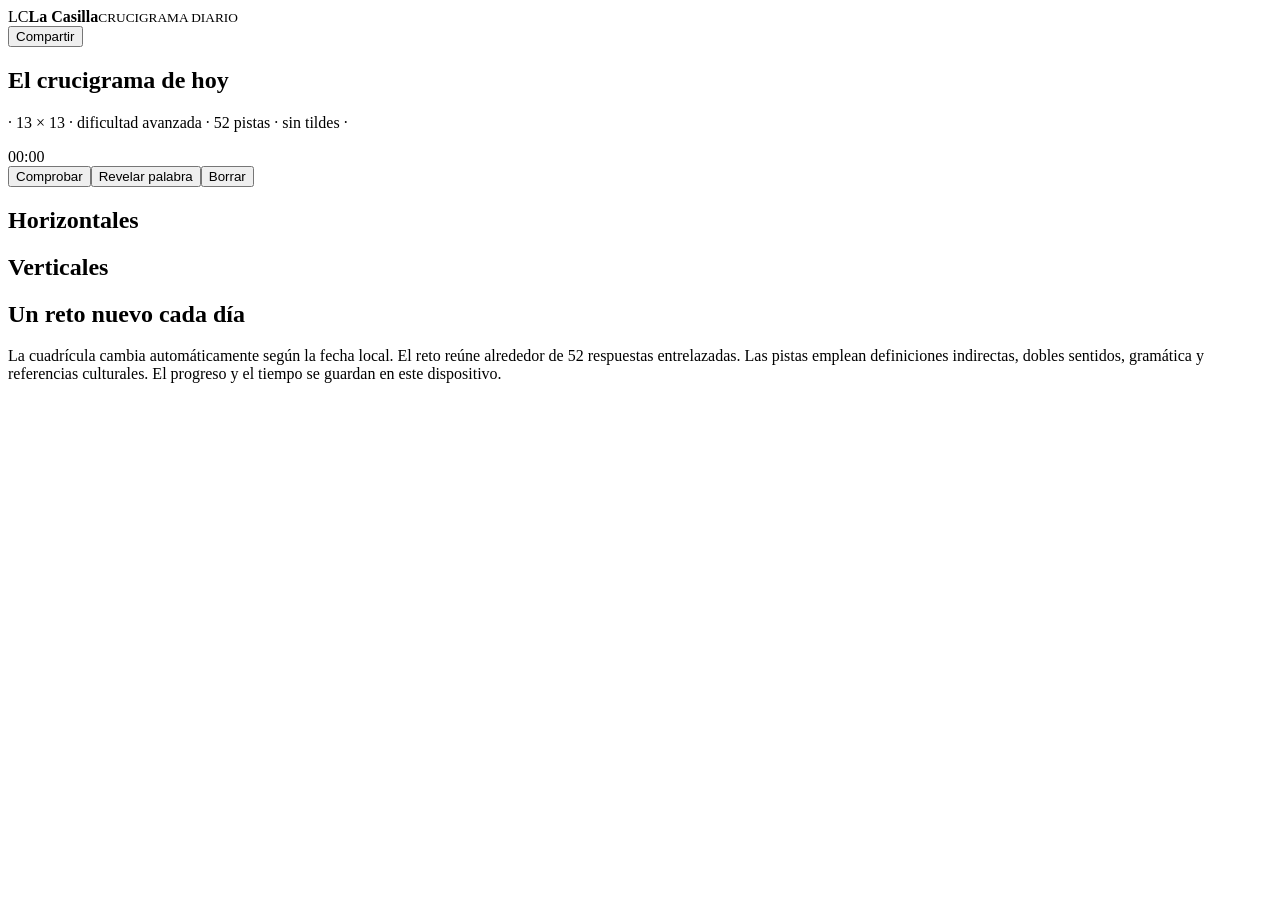
==== la-casilla-52/index.html @ 820e1fd8 "Add 52-clue crossword page" ====
<!doctype html>
<html lang="es">
<head>
<meta charset="utf-8">
<meta name="viewport" content="width=device-width,initial-scale=1,viewport-fit=cover">
<meta name="theme-color" content="#f5f0e7">
<title>La Casilla · Crucigrama diario 13×13</title>
<meta name="description" content="Crucigrama diario 13 por 13 en español, con pistas de dificultad avanzada.">
<link rel="stylesheet" href="styles.css">
</head>
<body>
<header class="top"><div class="brand"><span class="logo">LC</span><span><b>La Casilla</b><small>CRUCIGRAMA DIARIO</small></span></div><button id="shareTop">Compartir</button></header>
<main>
<section class="hero"><div><p class="eyebrow" id="date"></p><h1>El crucigrama de hoy</h1><p class="meta"><span id="theme"></span> · 13 × 13 · dificultad avanzada · 52 pistas · sin tildes · <span id="count"></span></p></div><div class="clock" id="clock">00:00</div></section>
<section class="game"><div><div class="active" id="active"></div><div class="board" id="board" role="grid" aria-label="Crucigrama de 13 por 13"></div><div class="kbd" id="kbd"></div><div class="tools"><button id="check">Comprobar</button><button id="reveal">Revelar palabra</button><button id="reset">Borrar</button></div><p class="msg" id="msg"></p></div><aside class="clues"><section><h2>Horizontales</h2><ol id="across"></ol></section><section><h2>Verticales</h2><ol id="down"></ol></section></aside></section>
<section class="foot"><h2>Un reto nuevo cada día</h2><p>La cuadrícula cambia automáticamente según la fecha local. El reto reúne alrededor de 52 respuestas entrelazadas. Las pistas emplean definiciones indirectas, dobles sentidos, gramática y referencias culturales. El progreso y el tiempo se guardan en este dispositivo.</p></section>
</main>
<dialog id="win"><p class="eyebrow">COMPLETADO</p><h2>¡Bien resuelto!</h2><p id="winText"></p><div class="share" id="result"></div><button class="primary" id="shareWin">Compartir resultado</button></dialog>
<script src="words-a.js"></script>
<script src="words-b.js"></script>
<script src="words-c.js"></script>
<script src="app.js"></script>
</body></html>
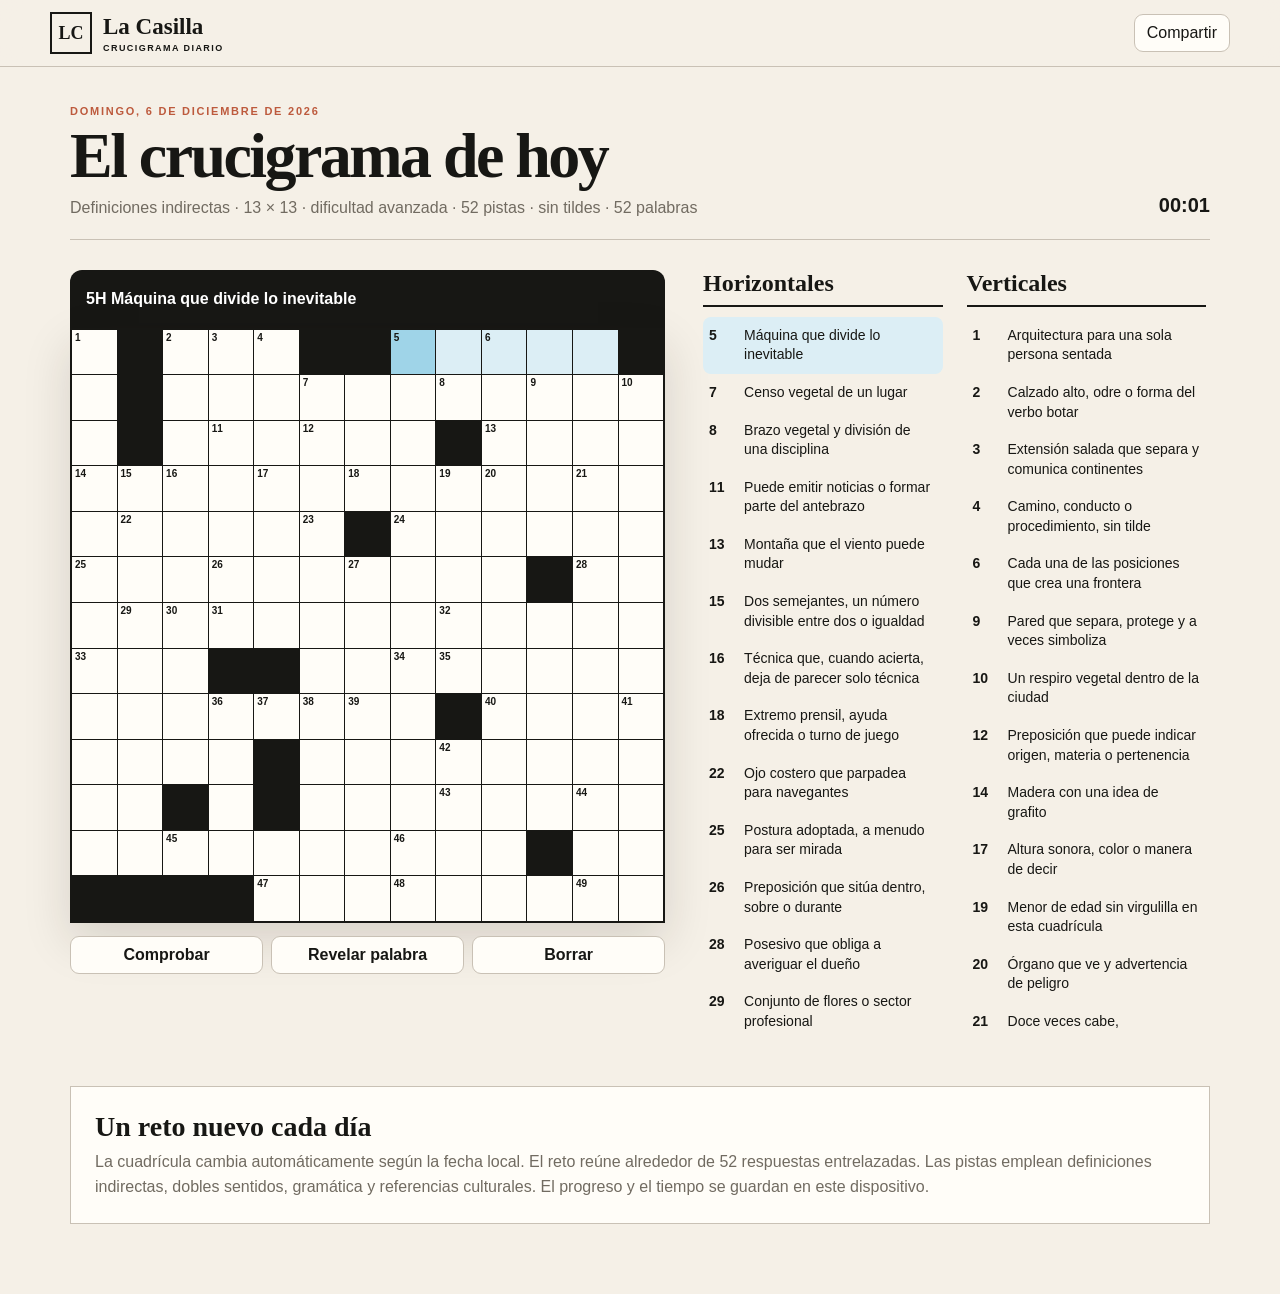
==== commit 99ba91fe: "Corrige carga de recursos del crucigrama" ====
--- a/la-casilla-52/index.html
+++ b/la-casilla-52/index.html
@@ -16,8 +16,7 @@
 <section class="foot"><h2>Un reto nuevo cada día</h2><p>La cuadrícula cambia automáticamente según la fecha local. El reto reúne alrededor de 52 respuestas entrelazadas. Las pistas emplean definiciones indirectas, dobles sentidos, gramática y referencias culturales. El progreso y el tiempo se guardan en este dispositivo.</p></section>
 </main>
 <dialog id="win"><p class="eyebrow">COMPLETADO</p><h2>¡Bien resuelto!</h2><p id="winText"></p><div class="share" id="result"></div><button class="primary" id="shareWin">Compartir resultado</button></dialog>
-<script src="words-a.js"></script>
 <script src="words-b.js"></script>
 <script src="words-c.js"></script>
 <script src="app.js"></script>
-</body></html>
+</body></html>
--- a/la-casilla-52/styles.css
+++ b/la-casilla-52/styles.css
@@ -0,0 +1 @@
+:root{--bg:#f5f0e7;--paper:#fffdf8;--ink:#171714;--muted:#716b61;--line:#c9c1b5;--accent:#bd5a3d;--sel:#9fd4e8;--word:#dceef5;--bad:#d33f35}*{box-sizing:border-box}body{margin:0;background:var(--bg);color:var(--ink);font-family:Inter,-apple-system,BlinkMacSystemFont,"Segoe UI",sans-serif}button,input{font:inherit}button{cursor:pointer}.top{position:sticky;top:0;z-index:5;display:flex;align-items:center;justify-content:space-between;padding:12px max(16px,calc((100vw - 1180px)/2));border-bottom:1px solid var(--line);background:rgba(245,240,231,.94);backdrop-filter:blur(12px)}.brand{display:flex;align-items:center;gap:11px}.logo{width:42px;height:42px;border:2px solid var(--ink);display:grid;place-items:center;font:700 18px Georgia,serif}.brand b{font:700 23px Georgia,serif}.brand small{display:block;font-size:9px;font-weight:900;letter-spacing:.16em;margin-top:3px}.top button,.tools button{border:1px solid var(--line);background:var(--paper);border-radius:9px;padding:9px 12px;color:var(--ink)}main{max-width:1180px;margin:auto;padding:38px 20px 70px}.hero{display:flex;align-items:end;justify-content:space-between;gap:18px;padding-bottom:22px;border-bottom:1px solid var(--line)}.eyebrow{margin:0 0 8px;color:var(--accent);font-size:11px;font-weight:900;letter-spacing:.16em}.hero h1{margin:0;font:700 clamp(38px,6vw,64px)/.98 Georgia,serif;letter-spacing:-.04em}.meta{margin:11px 0 0;color:var(--muted)}.clock{font-variant-numeric:tabular-nums;font-weight:800;font-size:20px}.game{display:grid;grid-template-columns:minmax(0,1.08fr) minmax(320px,.92fr);gap:38px;padding-top:30px}.active{min-height:58px;padding:14px 16px;background:var(--ink);color:white;border-radius:12px 12px 0 0;display:flex;align-items:center;font-weight:650;line-height:1.35}.board{display:grid;grid-template-columns:repeat(13,1fr);gap:1px;background:var(--ink);padding:2px;aspect-ratio:1;box-shadow:0 18px 45px rgba(35,27,19,.14)}.cell{position:relative;background:var(--paper);min-width:0}.cell.block{background:var(--ink)}.cell.word{background:var(--word)}.cell.sel{background:var(--sel)}.cell.bad{box-shadow:inset 0 0 0 3px var(--bad)}.n{position:absolute;top:2px;left:3px;font-size:clamp(7px,1vw,10px);font-weight:850;z-index:2}.cell input{width:100%;height:100%;border:0;outline:0;background:transparent;text-align:center;text-transform:uppercase;padding-top:15%;font-size:clamp(15px,2.6vw,29px);font-weight:850;caret-color:transparent}.tools{display:flex;gap:8px;margin-top:13px}.tools button{flex:1;font-weight:750}.msg{min-height:22px;margin:10px 2px;color:var(--muted);font-size:14px}.clues{display:grid;grid-template-columns:1fr 1fr;gap:24px;max-height:760px;overflow:auto;padding-right:4px}.clues h2{margin:0 0 10px;padding-bottom:8px;border-bottom:2px solid var(--ink);font:700 24px Georgia,serif}.clues ol{list-style:none;margin:0;padding:0}.clues li{display:grid;grid-template-columns:28px 1fr;gap:7px;padding:9px 6px;border-radius:8px;line-height:1.4;font-size:14px;cursor:pointer}.clues li:hover,.clues li.on{background:var(--word)}.clues li.done{color:var(--muted);text-decoration:line-through}.num{font-weight:850}.foot{margin-top:56px;padding:24px;border:1px solid var(--line);background:var(--paper)}.foot h2{margin:0 0 7px;font:700 28px Georgia,serif}.foot p{margin:0;color:var(--muted);line-height:1.55}dialog{border:1px solid var(--line);border-radius:16px;background:var(--paper);color:var(--ink);padding:28px;width:min(470px,calc(100% - 30px));box-shadow:0 20px 60px rgba(0,0,0,.28)}dialog::backdrop{background:rgba(0,0,0,.52)}dialog h2{font:700 36px Georgia,serif;margin:0 0 10px}.primary{border:0;border-radius:9px;background:var(--accent);color:white;padding:11px 16px;font-weight:800}.share{white-space:pre-line;background:var(--bg);padding:14px;border:1px solid var(--line);margin:14px 0}.kbd{display:none}@media(max-width:900px){.game{grid-template-columns:1fr}.clues{max-height:none;overflow:visible}}@media(max-width:620px){main{padding:26px 10px 45px}.top{position:static}.brand b{font-size:20px}.brand small{display:none}.hero{align-items:start}.hero h1{font-size:40px}.meta{font-size:13px}.clock{font-size:17px}.game{padding-top:20px}.board{box-shadow:none}.cell input{font-size:clamp(16px,6vw,25px)}.clues{grid-template-columns:1fr}.tools{gap:5px}.tools button{font-size:13px;padding:10px 5px}.kbd{display:grid;grid-template-columns:repeat(9,1fr);gap:4px;margin-top:10px}.kbd button{border:0;border-radius:6px;background:#ddd6ca;padding:9px 1px;font-weight:800}.kbd .wide{grid-column:span 2}}
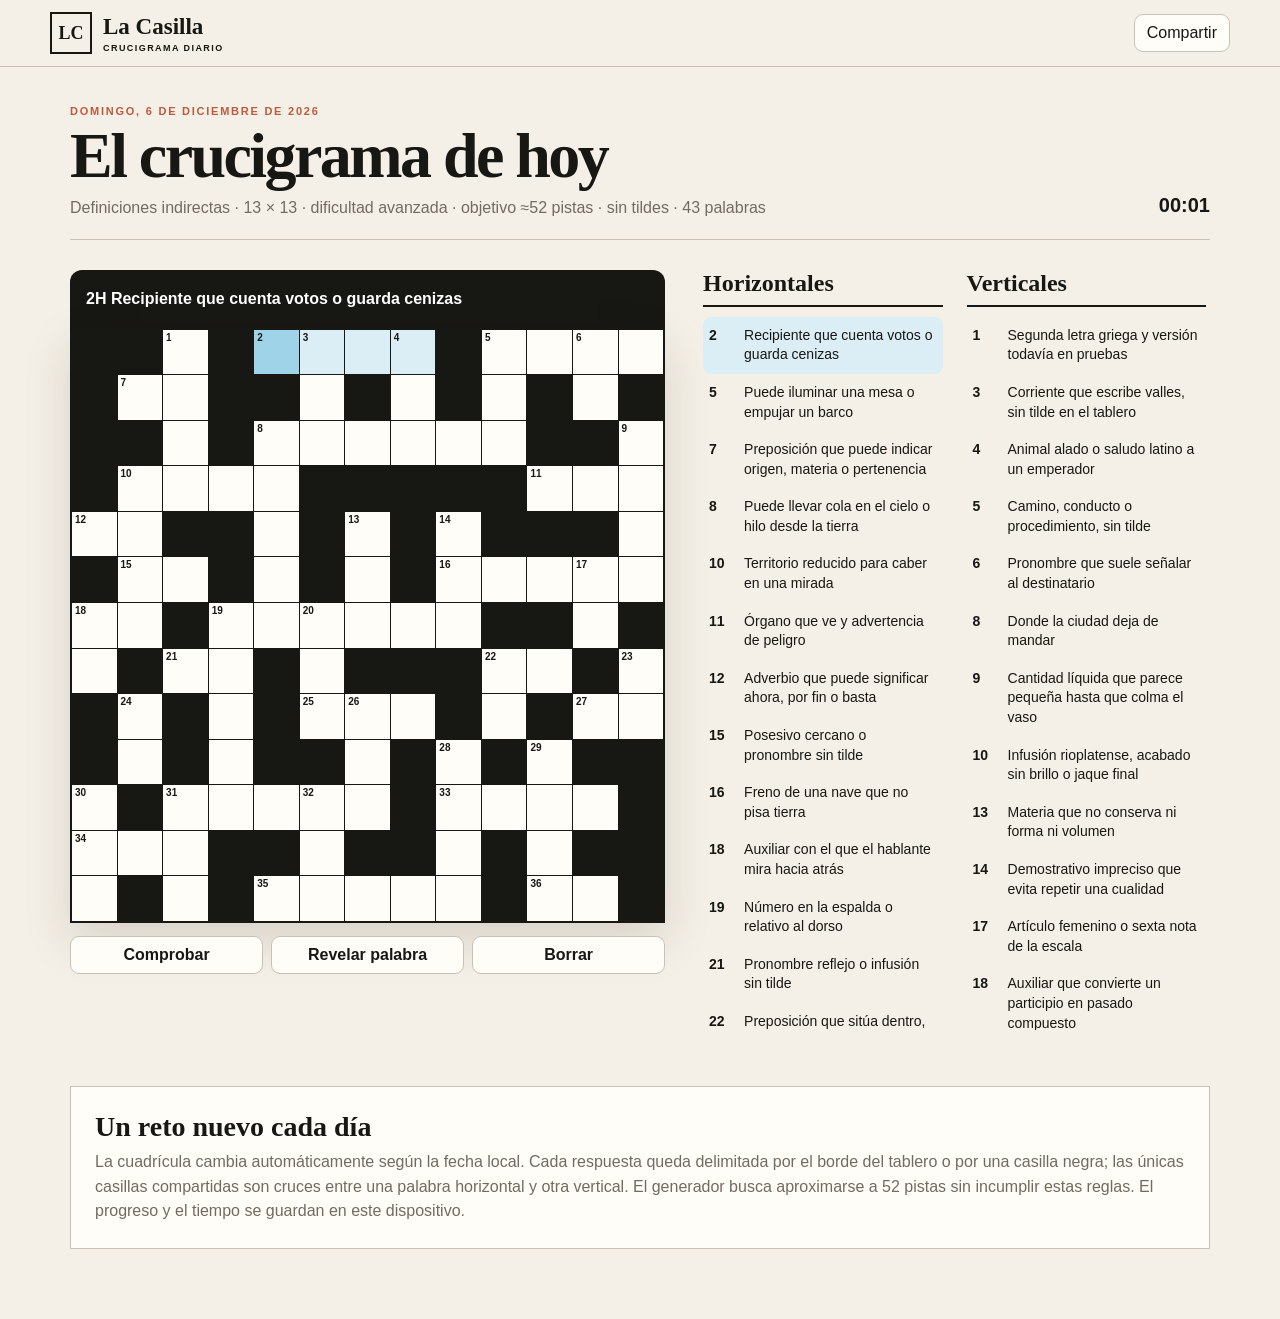
==== commit 1173fdde: "Clarify crossword separation and clue target" ====
--- a/la-casilla-52/index.html
+++ b/la-casilla-52/index.html
@@ -11,9 +11,9 @@
 <body>
 <header class="top"><div class="brand"><span class="logo">LC</span><span><b>La Casilla</b><small>CRUCIGRAMA DIARIO</small></span></div><button id="shareTop">Compartir</button></header>
 <main>
-<section class="hero"><div><p class="eyebrow" id="date"></p><h1>El crucigrama de hoy</h1><p class="meta"><span id="theme"></span> · 13 × 13 · dificultad avanzada · 52 pistas · sin tildes · <span id="count"></span></p></div><div class="clock" id="clock">00:00</div></section>
+<section class="hero"><div><p class="eyebrow" id="date"></p><h1>El crucigrama de hoy</h1><p class="meta"><span id="theme"></span> · 13 × 13 · dificultad avanzada · objetivo ≈52 pistas · sin tildes · <span id="count"></span></p></div><div class="clock" id="clock">00:00</div></section>
 <section class="game"><div><div class="active" id="active"></div><div class="board" id="board" role="grid" aria-label="Crucigrama de 13 por 13"></div><div class="kbd" id="kbd"></div><div class="tools"><button id="check">Comprobar</button><button id="reveal">Revelar palabra</button><button id="reset">Borrar</button></div><p class="msg" id="msg"></p></div><aside class="clues"><section><h2>Horizontales</h2><ol id="across"></ol></section><section><h2>Verticales</h2><ol id="down"></ol></section></aside></section>
-<section class="foot"><h2>Un reto nuevo cada día</h2><p>La cuadrícula cambia automáticamente según la fecha local. El reto reúne alrededor de 52 respuestas entrelazadas. Las pistas emplean definiciones indirectas, dobles sentidos, gramática y referencias culturales. El progreso y el tiempo se guardan en este dispositivo.</p></section>
+<section class="foot"><h2>Un reto nuevo cada día</h2><p>La cuadrícula cambia automáticamente según la fecha local. Cada respuesta queda delimitada por el borde del tablero o por una casilla negra; las únicas casillas compartidas son cruces entre una palabra horizontal y otra vertical. El generador busca aproximarse a 52 pistas sin incumplir estas reglas. El progreso y el tiempo se guardan en este dispositivo.</p></section>
 </main>
 <dialog id="win"><p class="eyebrow">COMPLETADO</p><h2>¡Bien resuelto!</h2><p id="winText"></p><div class="share" id="result"></div><button class="primary" id="shareWin">Compartir resultado</button></dialog>
 <script src="words-b.js"></script>
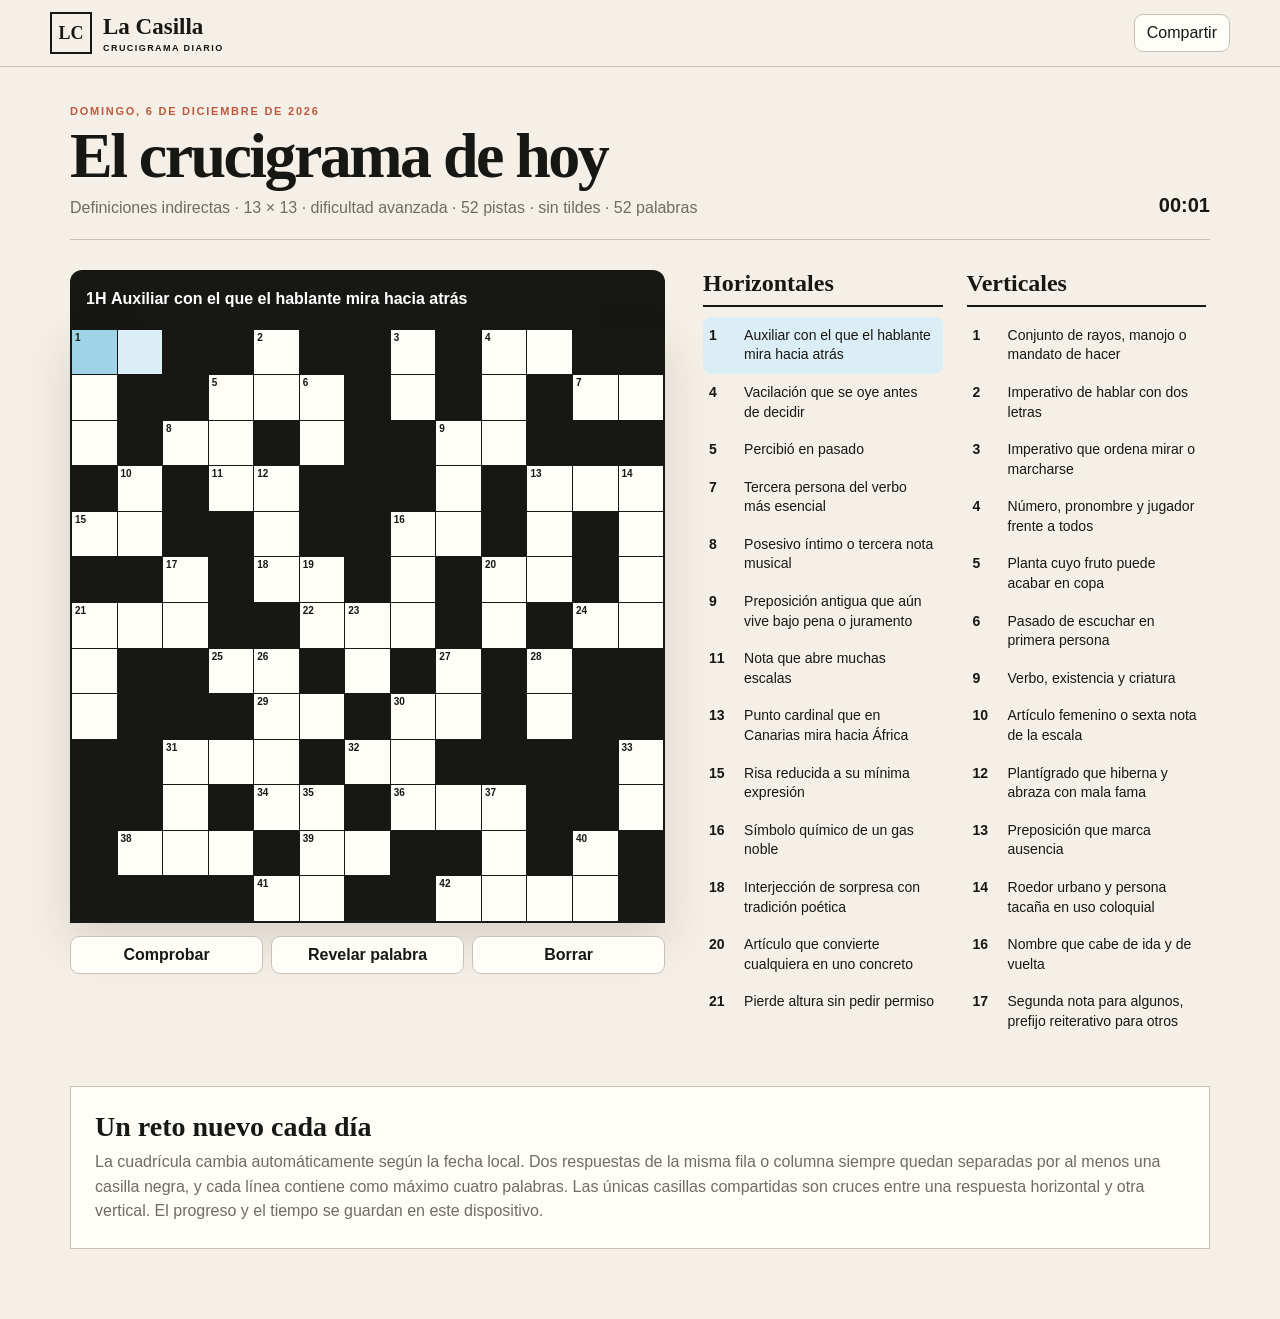
==== commit 5f3cd0fe: "Activa separación obligatoria y máximo de cuatro palabras por línea" ====
--- a/la-casilla-52/index.html
+++ b/la-casilla-52/index.html
@@ -5,18 +5,20 @@
 <meta name="viewport" content="width=device-width,initial-scale=1,viewport-fit=cover">
 <meta name="theme-color" content="#f5f0e7">
 <title>La Casilla · Crucigrama diario 13×13</title>
-<meta name="description" content="Crucigrama diario 13 por 13 en español, con pistas de dificultad avanzada.">
+<meta name="description" content="Crucigrama diario 13 por 13 en español, con 52 pistas de dificultad avanzada.">
 <link rel="stylesheet" href="styles.css">
 </head>
 <body>
 <header class="top"><div class="brand"><span class="logo">LC</span><span><b>La Casilla</b><small>CRUCIGRAMA DIARIO</small></span></div><button id="shareTop">Compartir</button></header>
 <main>
-<section class="hero"><div><p class="eyebrow" id="date"></p><h1>El crucigrama de hoy</h1><p class="meta"><span id="theme"></span> · 13 × 13 · dificultad avanzada · objetivo ≈52 pistas · sin tildes · <span id="count"></span></p></div><div class="clock" id="clock">00:00</div></section>
+<section class="hero"><div><p class="eyebrow" id="date"></p><h1>El crucigrama de hoy</h1><p class="meta"><span id="theme"></span> · 13 × 13 · dificultad avanzada · 52 pistas · sin tildes · <span id="count"></span></p></div><div class="clock" id="clock">00:00</div></section>
 <section class="game"><div><div class="active" id="active"></div><div class="board" id="board" role="grid" aria-label="Crucigrama de 13 por 13"></div><div class="kbd" id="kbd"></div><div class="tools"><button id="check">Comprobar</button><button id="reveal">Revelar palabra</button><button id="reset">Borrar</button></div><p class="msg" id="msg"></p></div><aside class="clues"><section><h2>Horizontales</h2><ol id="across"></ol></section><section><h2>Verticales</h2><ol id="down"></ol></section></aside></section>
-<section class="foot"><h2>Un reto nuevo cada día</h2><p>La cuadrícula cambia automáticamente según la fecha local. Cada respuesta queda delimitada por el borde del tablero o por una casilla negra; las únicas casillas compartidas son cruces entre una palabra horizontal y otra vertical. El generador busca aproximarse a 52 pistas sin incumplir estas reglas. El progreso y el tiempo se guardan en este dispositivo.</p></section>
+<section class="foot"><h2>Un reto nuevo cada día</h2><p>La cuadrícula cambia automáticamente según la fecha local. Dos respuestas de la misma fila o columna siempre quedan separadas por al menos una casilla negra, y cada línea contiene como máximo cuatro palabras. Las únicas casillas compartidas son cruces entre una respuesta horizontal y otra vertical. El progreso y el tiempo se guardan en este dispositivo.</p></section>
 </main>
 <dialog id="win"><p class="eyebrow">COMPLETADO</p><h2>¡Bien resuelto!</h2><p id="winText"></p><div class="share" id="result"></div><button class="primary" id="shareWin">Compartir resultado</button></dialog>
+<script src="words-a.js"></script>
 <script src="words-b.js"></script>
 <script src="words-c.js"></script>
 <script src="app.js"></script>
+<script src="rules-v6.js"></script>
 </body></html>
